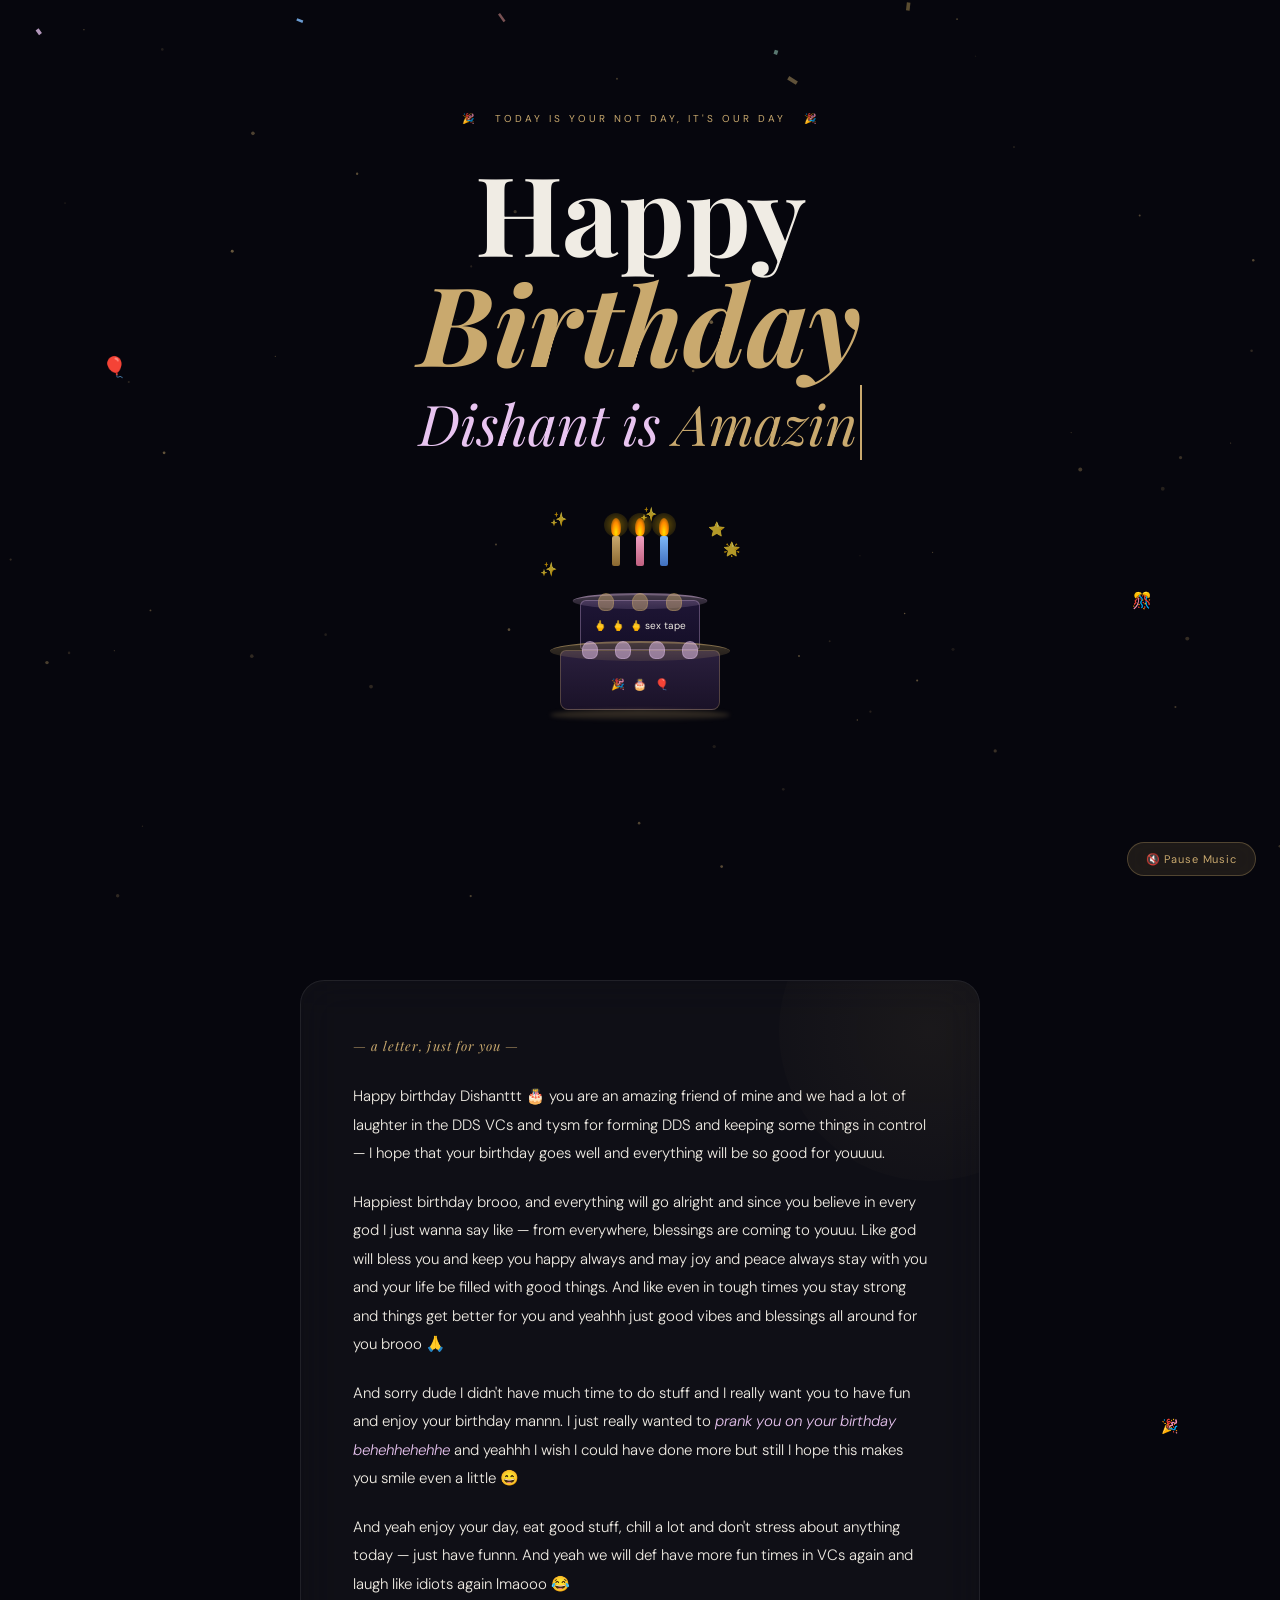
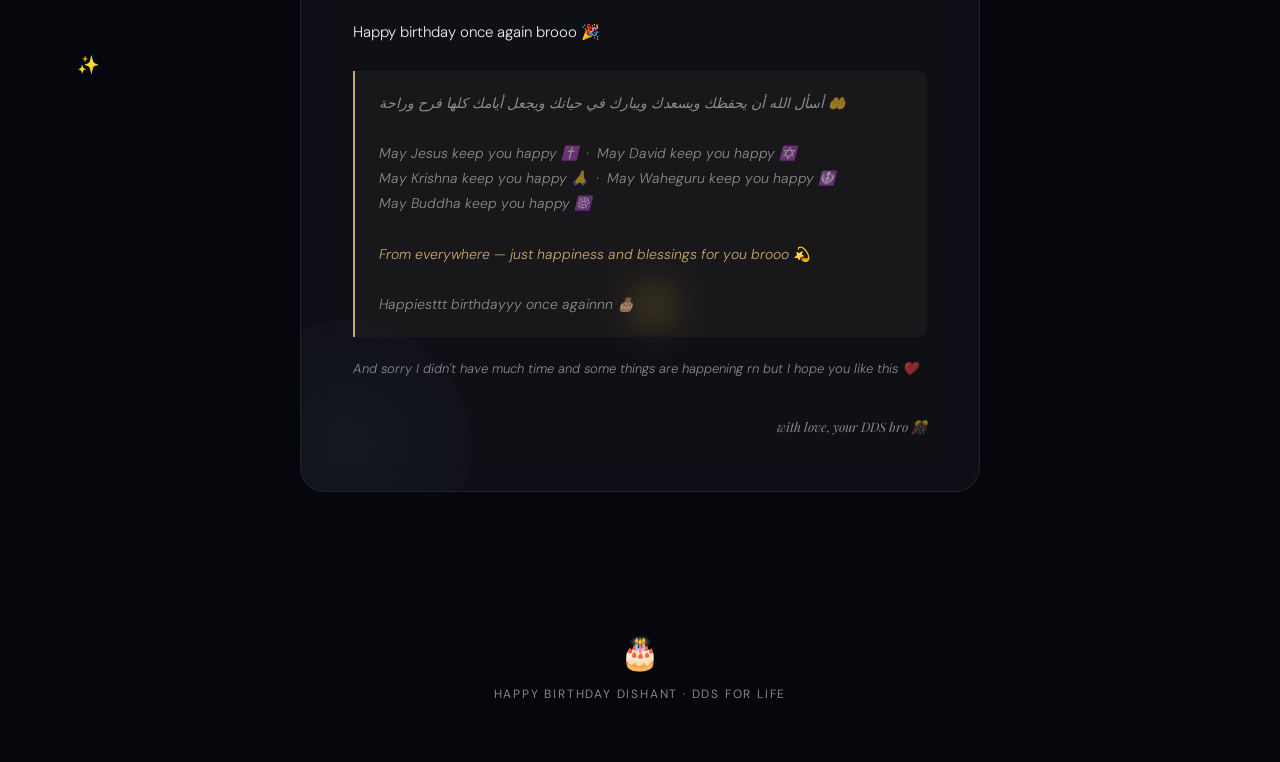
==== birthday.html @ 9655ef5a "nigg" ====
<!DOCTYPE html>
<html lang="en">
<head>
  <meta charset="UTF-8" />
  <meta name="viewport" content="width=device-width, initial-scale=1.0" />
  <title>Happy Birthday Dishant 🎂</title>
  <link rel="stylesheet" href="birthday.css" />
  <link rel="icon" href="data:image/svg+xml,<svg xmlns='http://www.w3.org/2000/svg' viewBox='0 0 100 100'><text y='.9em' font-size='90'>🎂</text></svg>" />
</head>
<body>

<canvas id="bg-canvas"></canvas>

<div class="page">

  <!-- Music Control -->
  <div style="position:fixed;bottom:24px;right:24px;z-index:100;">
    <button id="musicBtn" style="
      background: rgba(201,169,110,0.12);
      border: 1px solid rgba(201,169,110,0.3);
      color: #c9a96e;
      font-family: 'DM Sans', sans-serif;
      font-size: 11px;
      letter-spacing: 0.08em;
      padding: 9px 18px;
      border-radius: 100px;
      cursor: pointer;
      backdrop-filter: blur(12px);
      transition: all 0.3s ease;
    ">🎵 Play Music</button>
  </div>

  <!-- ── HERO ── -->
  <section class="bday-hero">
    <p class="bday-date" id="bdayDate">🎉 &nbsp; Today is your not day, it's our day &nbsp; 🎉</p>

    <h1>
      Happy<br>
      <em>Birthday</em>
    </h1>
    <p class="bday-name">Dishant is <span id="typeword" style="color:#c9a96e;border-right:2px solid #c9a96e;padding-right:3px;"></span></p>

    <!-- Cake Scene -->
    <div class="cake-scene">

      <!-- Stars -->
      <span class="star" style="top:10px;left:10px;--dur:3.2s;--delay:0s;">✨</span>
      <span class="star" style="top:20px;right:15px;--dur:2.8s;--delay:0.5s;">⭐</span>
      <span class="star" style="top:60px;left:0px;--dur:3.5s;--delay:1s;">✨</span>
      <span class="star" style="top:40px;right:0px;--dur:3s;--delay:0.2s;">🌟</span>
      <span class="star" style="top:5px;left:50%;--dur:2.5s;--delay:0.8s;">✨</span>

      <!-- Candles on top -->
      <div class="candles" style="top:18px;">
        <div class="candle">
          <div class="candle-glow"></div>
          <div class="candle-flame"></div>
          <div class="candle-body gold"></div>
        </div>
        <div class="candle">
          <div class="candle-glow"></div>
          <div class="candle-flame"></div>
          <div class="candle-body pink"></div>
        </div>
        <div class="candle">
          <div class="candle-glow"></div>
          <div class="candle-flame"></div>
          <div class="candle-body blue"></div>
        </div>
      </div>

      <!-- Cake tiers -->
      <div class="cake-base">
        <!-- Tier 2 (top) -->
        <div class="cake-tier-2" style="position:relative;">
          <div class="cake-frosting" style="position:absolute;top:-8px;width:100%;display:flex;justify-content:space-around;padding:0 8px;">
            <div class="frosting-blob" style="background:rgba(201,169,110,0.45);border-color:rgba(201,169,110,0.3);"></div>
            <div class="frosting-blob" style="background:rgba(201,169,110,0.45);border-color:rgba(201,169,110,0.3);"></div>
            <div class="frosting-blob" style="background:rgba(201,169,110,0.45);border-color:rgba(201,169,110,0.3);"></div>
          </div>
          <!-- Decorations -->
          <div style="display:flex;justify-content:center;align-items:center;height:100%;gap:6px;font-size:10px;">
            <span>🖕</span><span>🖕</span><span>🖕 sex tape</span>
          </div>
        </div>
        <!-- Tier 1 (bottom) -->
        <div class="cake-tier-1" style="position:relative;">
          <div class="cake-frosting" style="position:absolute;top:-10px;width:100%;display:flex;justify-content:space-around;padding:0 12px;">
            <div class="frosting-blob"></div>
            <div class="frosting-blob"></div>
            <div class="frosting-blob"></div>
            <div class="frosting-blob"></div>
          </div>
          <!-- Decorations -->
          <div style="display:flex;justify-content:center;align-items:center;height:100%;gap:8px;font-size:11px;padding-top:8px;">
            <span>🎉</span><span>🎂</span><span>🎈</span>
          </div>
        </div>
        <!-- Plate -->
        <div style="width:180px;height:10px;background:linear-gradient(180deg,rgba(201,169,110,0.3),rgba(201,169,110,0.1));border-radius:50%;margin:0 auto;filter:blur(2px);"></div>
      </div>
    </div>

    <!-- Floating emojis -->
    <div style="position:absolute;inset:0;pointer-events:none;overflow:hidden;">
      <span style="position:absolute;font-size:20px;top:15%;left:8%;animation:starFloat 4s ease-in-out infinite;--delay:0s;">🎈</span>
      <span style="position:absolute;font-size:16px;top:25%;right:10%;animation:starFloat 3.5s ease-in-out infinite;animation-delay:0.8s;">🎊</span>
      <span style="position:absolute;font-size:18px;top:70%;left:6%;animation:starFloat 5s ease-in-out infinite;animation-delay:1.2s;">✨</span>
      <span style="position:absolute;font-size:14px;top:60%;right:8%;animation:starFloat 3.8s ease-in-out infinite;animation-delay:0.4s;">🎉</span>
      <span style="position:absolute;font-size:22px;top:80%;left:50%;animation:starFloat 4.5s ease-in-out infinite;animation-delay:2s;">🌟</span>
    </div>

  </section>

  <!-- ── LETTER SECTION ── -->
  <section class="letter-section">
    <div class="letter-card" id="letterCard">
      <p class="letter-header">— a letter, just for you —</p>

      <div class="letter-body">
        <p>
          Happy birthday Dishanttt 🎂 you are an amazing friend of mine and we had a lot of laughter in the DDS VCs and tysm for forming DDS and keeping some things in control — I hope that your birthday goes well and everything will be so good for youuuu.
        </p>
        <p>
          Happiest birthday brooo, and everything will go alright and since you believe in every god I just wanna say like — from everywhere, blessings are coming to youuu. Like god will bless you and keep you happy always and may joy and peace always stay with you and your life be filled with good things. And like even in tough times you stay strong and things get better for you and yeahhh just good vibes and blessings all around for you brooo 🙏
        </p>
        <p>
          And sorry dude I didn't have much time to do stuff and I really want you to have fun and enjoy your birthday mannn. I just really wanted to <span class="letter-highlight">prank you on your birthday behehhehehhe</span> and yeahhh I wish I could have done more but still I hope this makes you smile even a little 😄
        </p>
        <p>
          And yeah enjoy your day, eat good stuff, chill a lot and don't stress about anything today — just have funnn. And yeah we will def have more fun times in VCs again and laugh like idiots again lmaooo 😂
        </p>
        <p>
          Happy birthday once again brooo 🎉
        </p>

        <div class="letter-bless">
          أسأل الله أن يحفظك ويسعدك ويبارك في حياتك ويجعل أيامك كلها فرح وراحة 🤲<br><br>
          May Jesus keep you happy ✝️ &nbsp;·&nbsp; May David keep you happy ✡️<br>
          May Krishna keep you happy 🙏 &nbsp;·&nbsp; May Waheguru keep you happy 🪯<br>
          May Buddha keep you happy ☸️<br><br>
          <span style="color:var(--accent);">From everywhere — just happiness and blessings for you brooo 💫</span><br><br>
          Happiesttt birthdayyy once againnn 🎂
        </div>

        <p style="margin-top:20px;font-size:13px;color:var(--text-muted);font-style:italic;">
          And sorry I didn't have much time and some things are happening rn but I hope you like this ❤️
        </p>
      </div>

      <p class="letter-sign">with love, your DDS bro 🎊</p>
    </div>
  </section>

  <!-- Footer -->
  <footer class="bday-footer">
    <div class="footer-emoji">🎂</div>
    <p class="footer-text" style="letter-spacing:0.15em;">HAPPY BIRTHDAY DISHANT · DDS FOR LIFE</p>
  </footer>

</div>

<script src="birthday.js"></script>
</body>
</html>
---- birthday.css ----
@import url('https://fonts.googleapis.com/css2?family=Playfair+Display:ital,wght@0,400;0,700;1,400&family=DM+Sans:wght@300;400;500&display=swap');

*, *::before, *::after { box-sizing: border-box; margin: 0; padding: 0; }

:root {
  --bg: #06060d;
  --accent: #c9a96e;
  --accent2: #e8c4f0;
  --accent3: #7eb8f7;
  --text: #f0ece4;
  --text-muted: rgba(240,236,228,0.55);
  --glass: rgba(255,255,255,0.04);
  --glass-border: rgba(255,255,255,0.08);
}

html { scroll-behavior: smooth; }

body {
  background: var(--bg);
  color: var(--text);
  font-family: 'DM Sans', sans-serif;
  min-height: 100vh;
  overflow-x: hidden;
}

#bg-canvas {
  position: fixed;
  inset: 0;
  z-index: 0;
  pointer-events: none;
}

/* Page sex section nig */
.page {
  position: relative;
  z-index: 1;
}

.bday-hero {
  min-height: 100vh;
  display: flex;
  flex-direction: column;
  align-items: center;
  justify-content: center;
  text-align: center;
  padding: 60px 24px 80px;
}

.bday-date {
  font-size: 10px;
  letter-spacing: 0.3em;
  text-transform: uppercase;
  color: var(--accent);
  margin-bottom: 32px;
  opacity: 0;
  animation: riseIn 1s ease 0.3s forwards;
}

.bday-hero h1 {
  font-family: 'Playfair Display', serif;
  font-size: clamp(52px, 9vw, 110px);
  font-weight: 700;
  line-height: 1.0;
  margin-bottom: 8px;
  opacity: 0;
  animation: riseIn 1s ease 0.5s forwards;
}

.bday-hero h1 em {
  font-style: italic;
  color: var(--accent);
  display: block;
}

.bday-name {
  font-family: 'Playfair Display', serif;
  font-size: clamp(28px, 5vw, 56px);
  font-style: italic;
  color: var(--accent2);
  margin-bottom: 40px;
  opacity: 0;
  animation: riseIn 1s ease 0.7s forwards;
}

.cake-scene {
  position: relative;
  width: 200px;
  height: 220px;
  margin: 0 auto 48px;
  opacity: 0;
  animation: riseIn 1s ease 0.9s forwards;
}

.cake-base {
  position: absolute;
  bottom: 0;
  left: 50%;
  transform: translateX(-50%);
}

.cake-tier-1 {
  width: 160px;
  height: 60px;
  background: linear-gradient(180deg, #2a1f3d 0%, #1a1228 100%);
  border: 1px solid rgba(201,169,110,0.3);
  border-radius: 6px 6px 8px 8px;
  position: relative;
  margin: 0 auto;
}

.cake-tier-1::before {
  content: '';
  position: absolute;
  top: -10px;
  left: 50%;
  transform: translateX(-50%);
  width: 180px;
  height: 20px;
  background: linear-gradient(180deg, #c9a96e44, #c9a96e22);
  border-radius: 50%;
  border-top: 2px solid rgba(201,169,110,0.5);
}

.cake-tier-2 {
  width: 120px;
  height: 50px;
  background: linear-gradient(180deg, #1e1535 0%, #150f28 100%);
  border: 1px solid rgba(232,196,240,0.3);
  border-radius: 6px 6px 4px 4px;
  margin: 0 auto;
  position: relative;
}

.cake-tier-2::before {
  content: '';
  position: absolute;
  top: -8px;
  left: 50%;
  transform: translateX(-50%);
  width: 135px;
  height: 16px;
  background: linear-gradient(180deg, #e8c4f044, #e8c4f022);
  border-radius: 50%;
  border-top: 2px solid rgba(232,196,240,0.4);
}

.cake-frosting {
  display: flex;
  justify-content: space-around;
  padding: 0 10px;
  position: absolute;
  width: 100%;
  top: -5px;
}

.frosting-blob {
  width: 16px;
  height: 18px;
  background: rgba(232,196,240,0.5);
  border-radius: 50% 50% 40% 40%;
  border: 1px solid rgba(232,196,240,0.3);
}

.candles {
  display: flex;
  justify-content: center;
  gap: 14px;
  position: absolute;
  top: 0;
  left: 50%;
  transform: translateX(-50%);
  width: 100px;
}

.candle {
  position: relative;
  display: flex;
  flex-direction: column;
  align-items: center;
}

.candle-body {
  width: 8px;
  height: 30px;
  border-radius: 2px;
  position: relative;
}

.candle-body.gold { background: linear-gradient(180deg, #c9a96e, #8a6830); }
.candle-body.pink { background: linear-gradient(180deg, #f0a0c0, #c06080); }
.candle-body.blue { background: linear-gradient(180deg, #7eb8f7, #4070c0); }

.candle-flame {
  width: 10px;
  height: 18px;
  background: radial-gradient(ellipse at 50% 80%, #ffe000 0%, #ff8800 50%, transparent 100%);
  border-radius: 50% 50% 40% 40%;
  position: relative;
  animation: flicker 0.15s ease-in-out infinite alternate;
  filter: blur(0.5px);
}

.candle-glow {
  position: absolute;
  top: -5px;
  left: 50%;
  transform: translateX(-50%);
  width: 24px;
  height: 24px;
  background: radial-gradient(circle, rgba(255,200,0,0.4), transparent);
  border-radius: 50%;
  animation: glowPulse 0.8s ease infinite alternate;
}

.star {
  position: absolute;
  font-size: 14px;
  animation: starFloat var(--dur, 3s) ease-in-out infinite;
  animation-delay: var(--delay, 0s);
  opacity: 0.7;
}

/* ── LETTER SECTION ── */
.letter-section {
  padding: 80px 24px 100px;
  display: flex;
  justify-content: center;
}

.letter-card {
  max-width: 680px;
  width: 100%;
  background: var(--glass);
  border: 1px solid var(--glass-border);
  border-radius: 24px;
  padding: 56px 52px;
  backdrop-filter: blur(20px);
  position: relative;
  overflow: hidden;
  opacity: 0;
  transform: translateY(40px);
  transition: opacity 0.8s ease, transform 0.8s ease;
}

.letter-card.visible {
  opacity: 1;
  transform: translateY(0);
}

.letter-card::before {
  content: '';
  position: absolute;
  top: -100px; right: -100px;
  width: 300px; height: 300px;
  background: radial-gradient(circle, rgba(201,169,110,0.06), transparent);
  border-radius: 50%;
  pointer-events: none;
}

.letter-card::after {
  content: '';
  position: absolute;
  bottom: -80px; left: -80px;
  width: 250px; height: 250px;
  background: radial-gradient(circle, rgba(126,184,247,0.05), transparent);
  border-radius: 50%;
  pointer-events: none;
}

.letter-header {
  font-family: 'Playfair Display', serif;
  font-style: italic;
  font-size: 13px;
  color: var(--accent);
  letter-spacing: 0.08em;
  margin-bottom: 28px;
}

.letter-body {
  font-size: 15px;
  line-height: 1.9;
  color: var(--text);
  font-weight: 300;
}

.letter-body p + p { margin-top: 20px; }

.letter-highlight {
  color: var(--accent2);
  font-style: italic;
}

.letter-bless {
  margin-top: 24px;
  padding: 20px 24px;
  background: rgba(201,169,110,0.05);
  border-left: 2px solid var(--accent);
  border-radius: 0 8px 8px 0;
  font-style: italic;
  font-size: 14px;
  line-height: 1.8;
  color: var(--text-muted);
}

.letter-sign {
  margin-top: 36px;
  font-family: 'Playfair Display', serif;
  font-style: italic;
  font-size: 13px;
  color: var(--text-muted);
  text-align: right;
}

.bday-footer {
  padding: 40px 24px 60px;
  text-align: center;
}

.footer-emoji {
  font-size: 32px;
  margin-bottom: 12px;
  animation: float 3s ease infinite;
}

.footer-text {
  font-size: 12px;
  color: var(--text-muted);
  letter-spacing: 0.08em;
}

@keyframes riseIn {
  from { opacity: 0; transform: translateY(30px); }
  to { opacity: 1; transform: translateY(0); }
}

@keyframes flicker {
  0% { transform: scaleX(1) scaleY(1); }
  100% { transform: scaleX(0.85) scaleY(1.1) rotate(3deg); }
}

@keyframes glowPulse {
  from { opacity: 0.5; transform: translateX(-50%) scale(0.9); }
  to { opacity: 1; transform: translateX(-50%) scale(1.1); }
}

@keyframes starFloat {
  0%, 100% { transform: translateY(0) rotate(0deg); opacity: 0.7; }
  50% { transform: translateY(-15px) rotate(20deg); opacity: 1; }
}

@keyframes float {
  0%, 100% { transform: translateY(0); }
  50% { transform: translateY(-8px); }
}

@keyframes confettiFall {
  0% { transform: translateY(-20px) rotate(0deg); opacity: 1; }
  100% { transform: translateY(100vh) rotate(720deg); opacity: 0; }
}

@media (max-width: 600px) {
  .letter-card { padding: 32px 24px; }
}
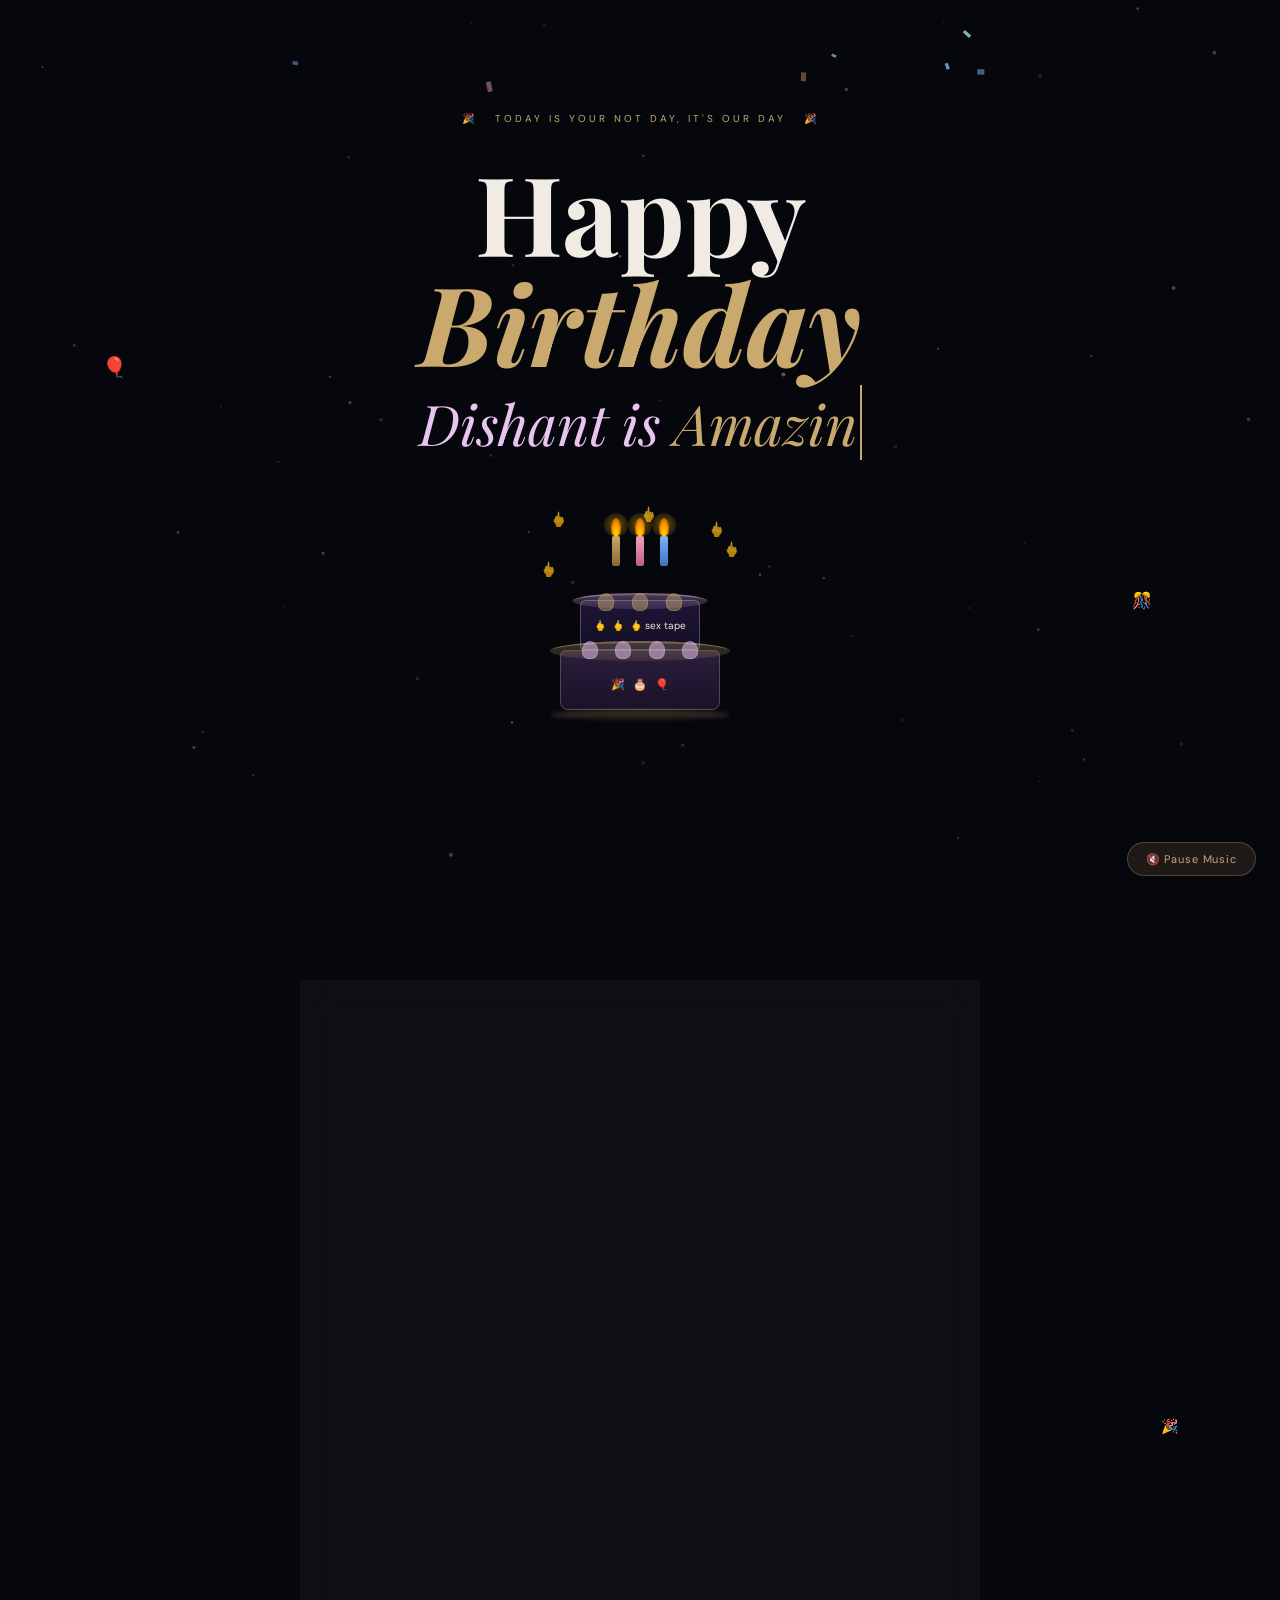
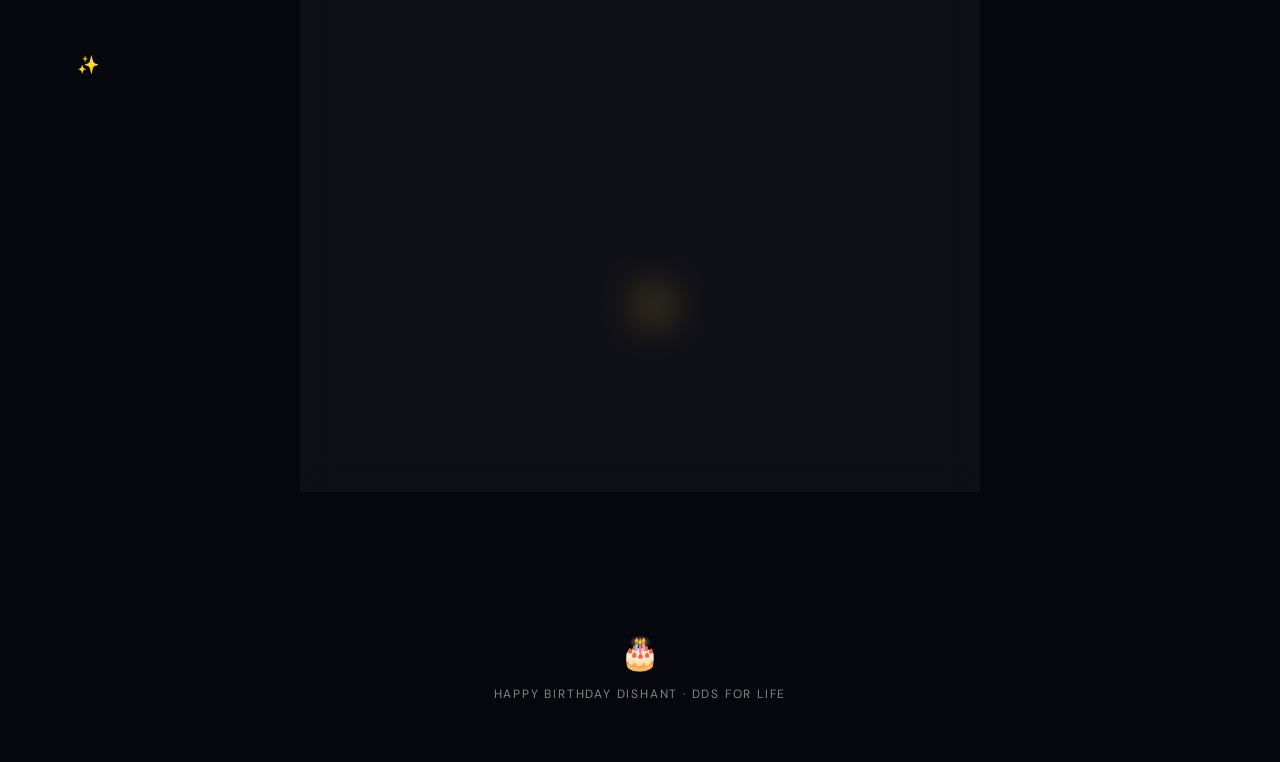
==== commit 264c319e: "wow" ====
--- a/birthday.html
+++ b/birthday.html
@@ -38,17 +38,17 @@
       Happy<br>
       <em>Birthday</em>
     </h1>
-    <p class="bday-name">Dishant is <span id="typeword" style="color:#c9a96e;border-right:2px solid #c9a96e;padding-right:3px;"></span></p>
+    <p class="bday-name">Dishant is <span id="typeword" style="color:#c9a96e;border-right:2px solid #c9a96e;padding-right:3px;"> nigger </span></p>
 
     <!-- Cake Scene -->
     <div class="cake-scene">
 
       <!-- Stars -->
-      <span class="star" style="top:10px;left:10px;--dur:3.2s;--delay:0s;">✨</span>
-      <span class="star" style="top:20px;right:15px;--dur:2.8s;--delay:0.5s;">⭐</span>
-      <span class="star" style="top:60px;left:0px;--dur:3.5s;--delay:1s;">✨</span>
-      <span class="star" style="top:40px;right:0px;--dur:3s;--delay:0.2s;">🌟</span>
-      <span class="star" style="top:5px;left:50%;--dur:2.5s;--delay:0.8s;">✨</span>
+      <span class="star" style="top:10px;left:10px;--dur:3.2s;--delay:0s;">🖕</span>
+      <span class="star" style="top:20px;right:15px;--dur:2.8s;--delay:0.5s;">🖕</span>
+      <span class="star" style="top:60px;left:0px;--dur:3.5s;--delay:1s;">🖕</span>
+      <span class="star" style="top:40px;right:0px;--dur:3s;--delay:0.2s;">🖕</span>
+      <span class="star" style="top:5px;left:50%;--dur:2.5s;--delay:0.8s;">🖕</span>
 
       <!-- Candles on top -->
       <div class="candles" style="top:18px;">
@@ -148,7 +148,7 @@
         </p>
       </div>
 
-      <p class="letter-sign">with love, your DDS bro 🎊</p>
+      <p class="letter-sign">with love, yours DDS nigger gc 🎊</p>
     </div>
   </section>
 
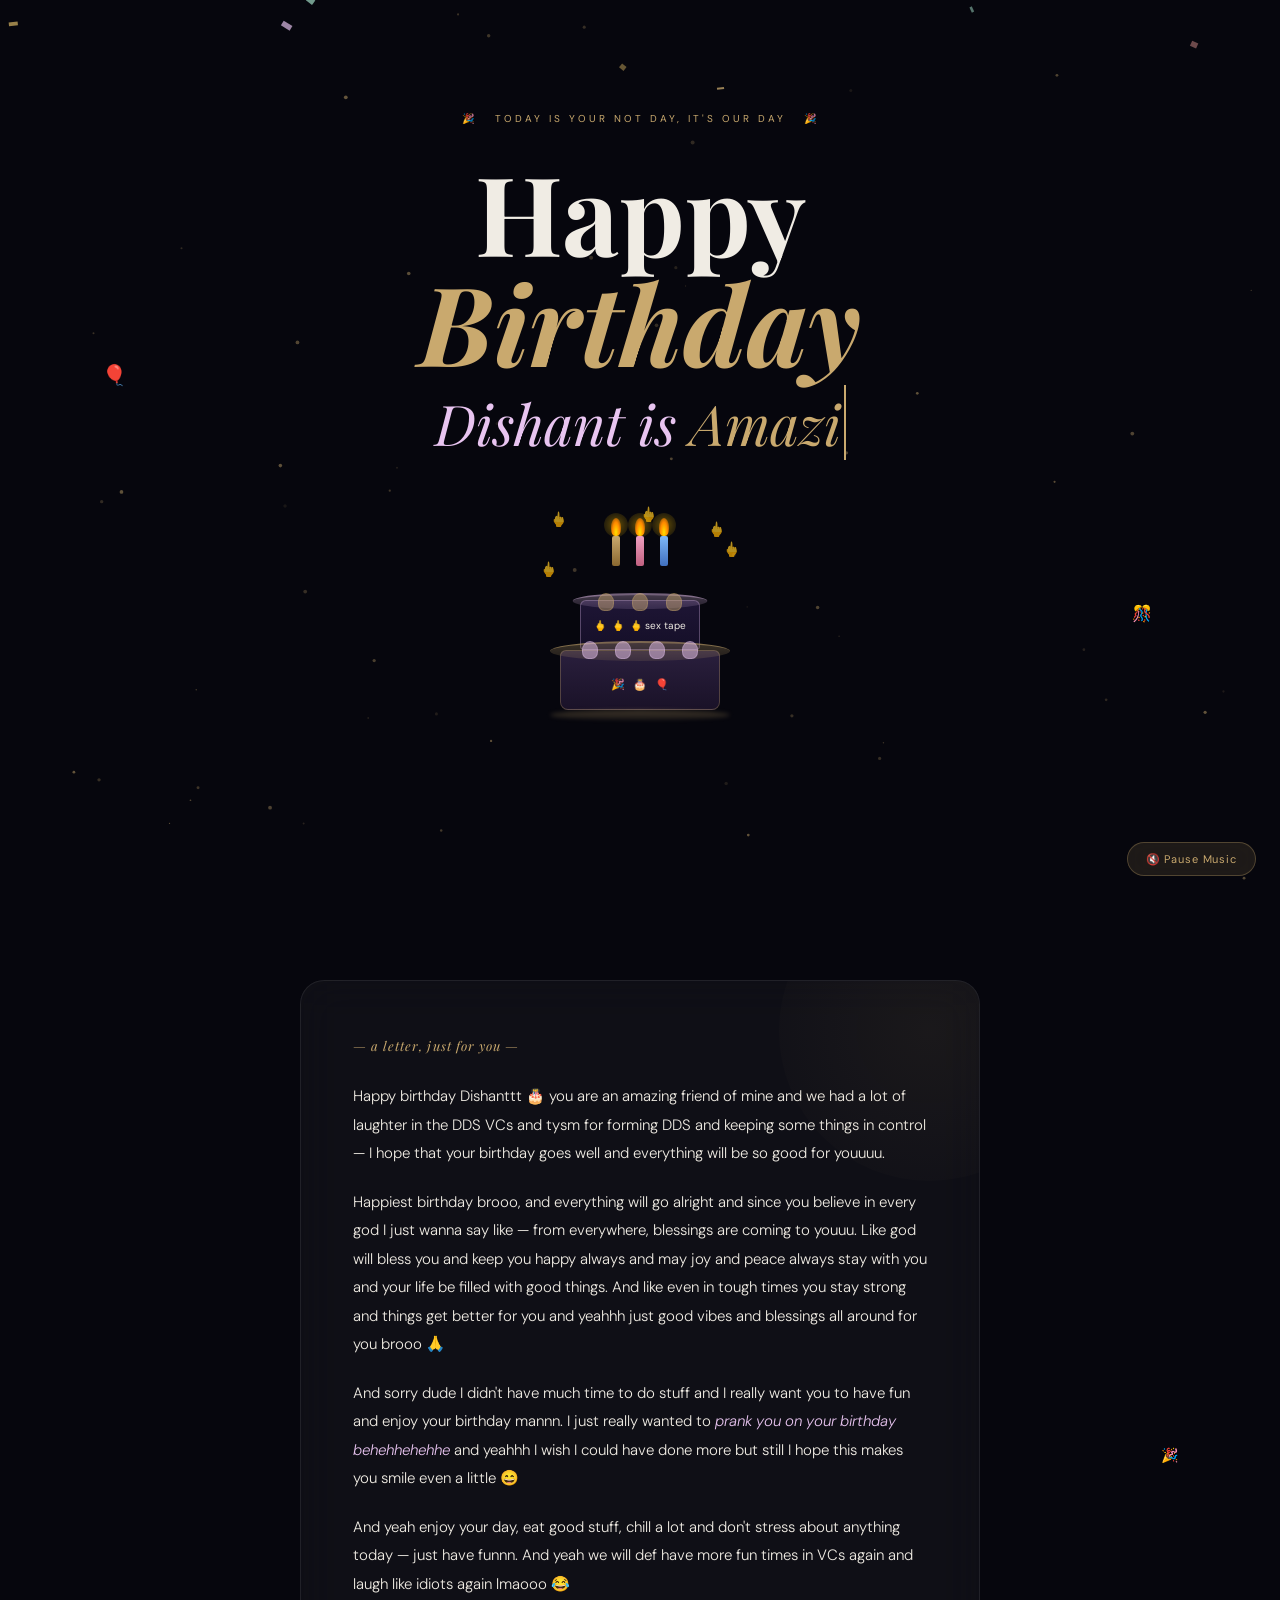
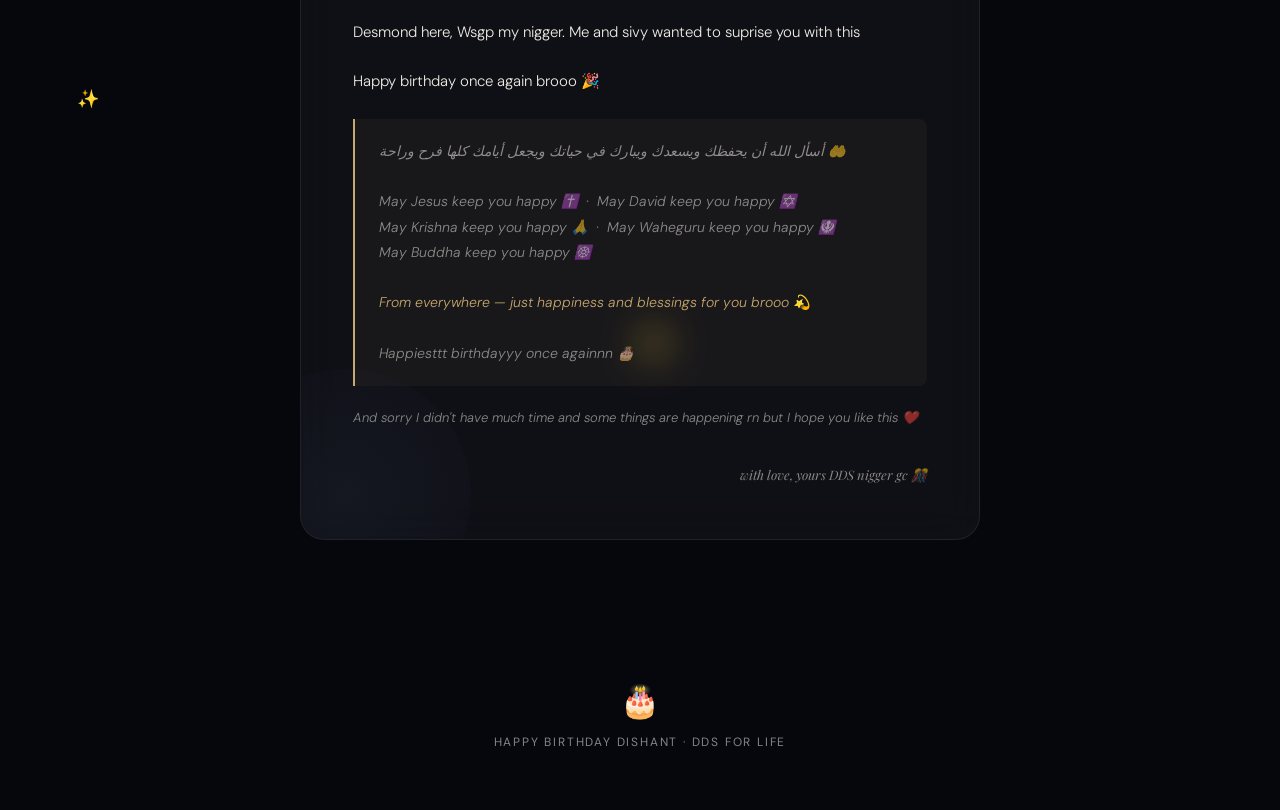
==== commit d84a1760: "hello" ====
--- a/birthday.html
+++ b/birthday.html
@@ -130,6 +130,7 @@
         <p>
           And yeah enjoy your day, eat good stuff, chill a lot and don't stress about anything today — just have funnn. And yeah we will def have more fun times in VCs again and laugh like idiots again lmaooo 😂
         </p>
+        <p> Desmond here, Wsgp my nigger. Me and sivy wanted to suprise you with this</p>
         <p>
           Happy birthday once again brooo 🎉
         </p>
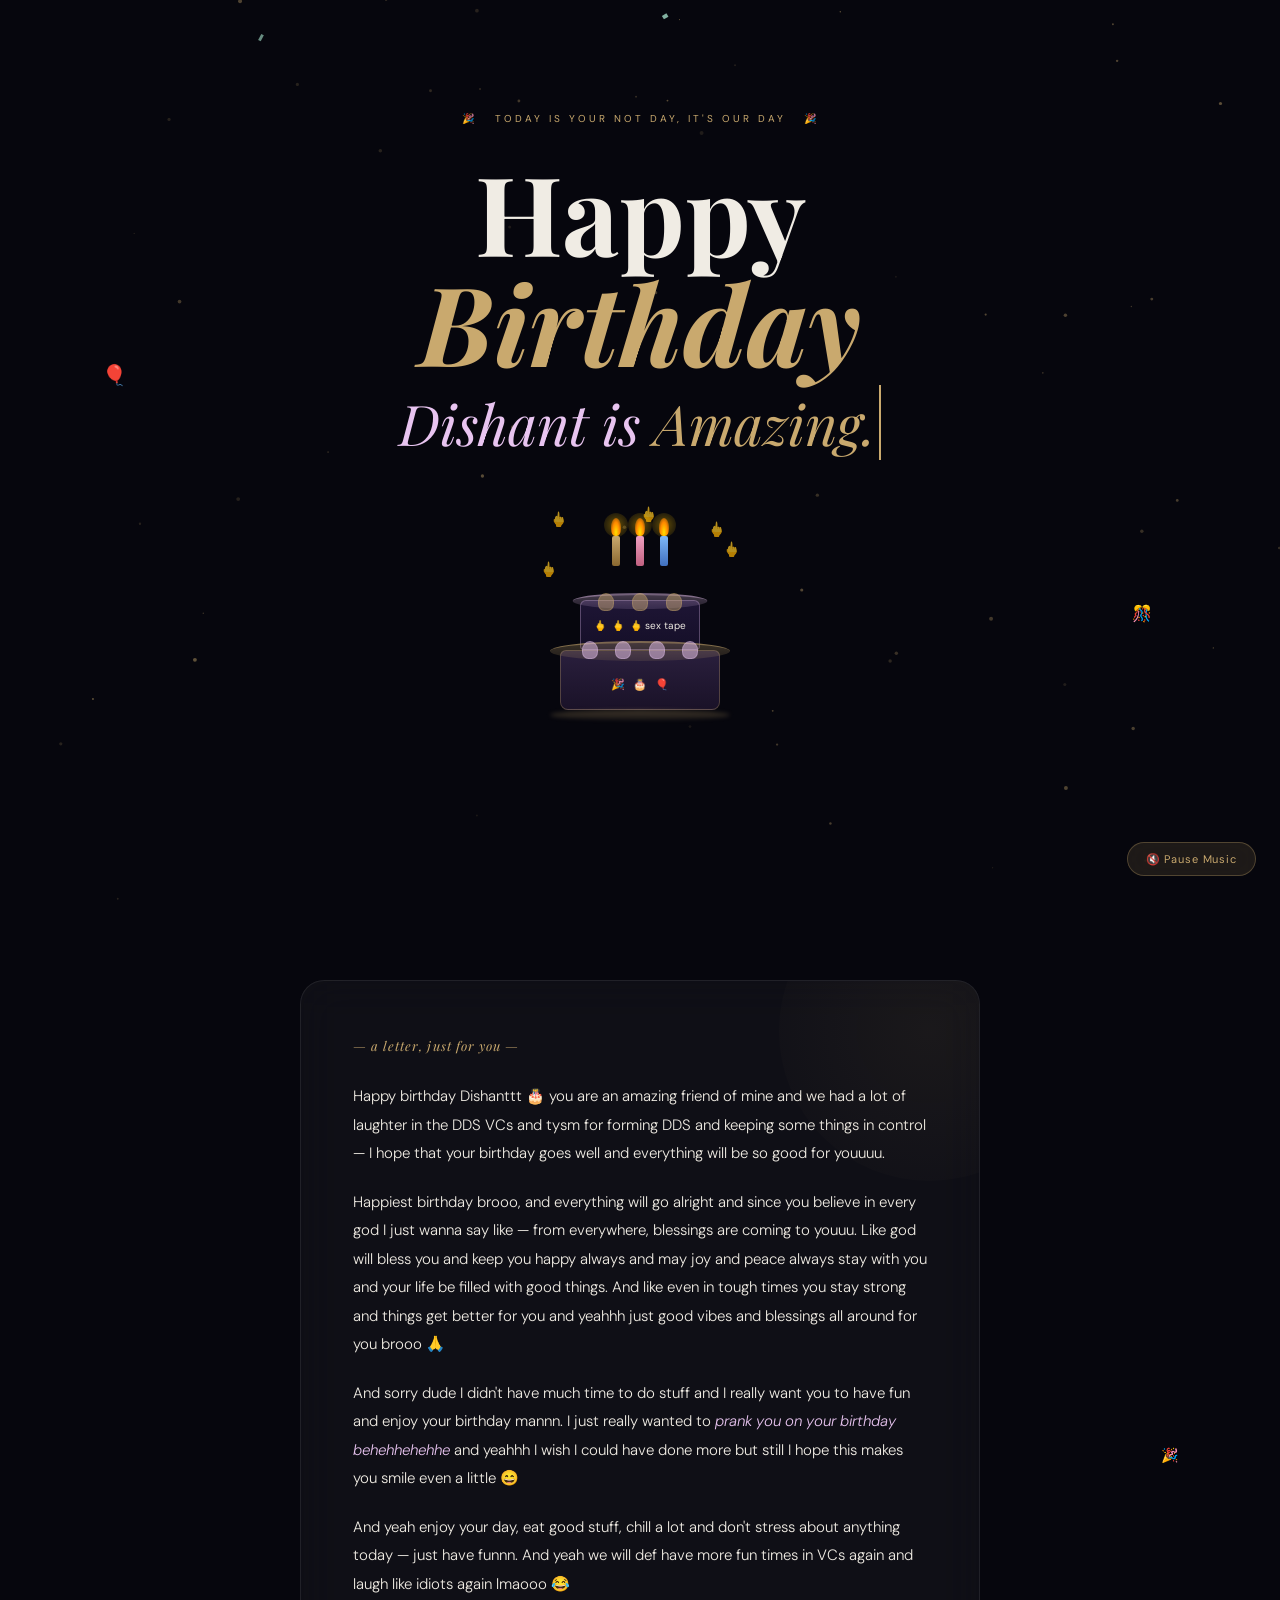
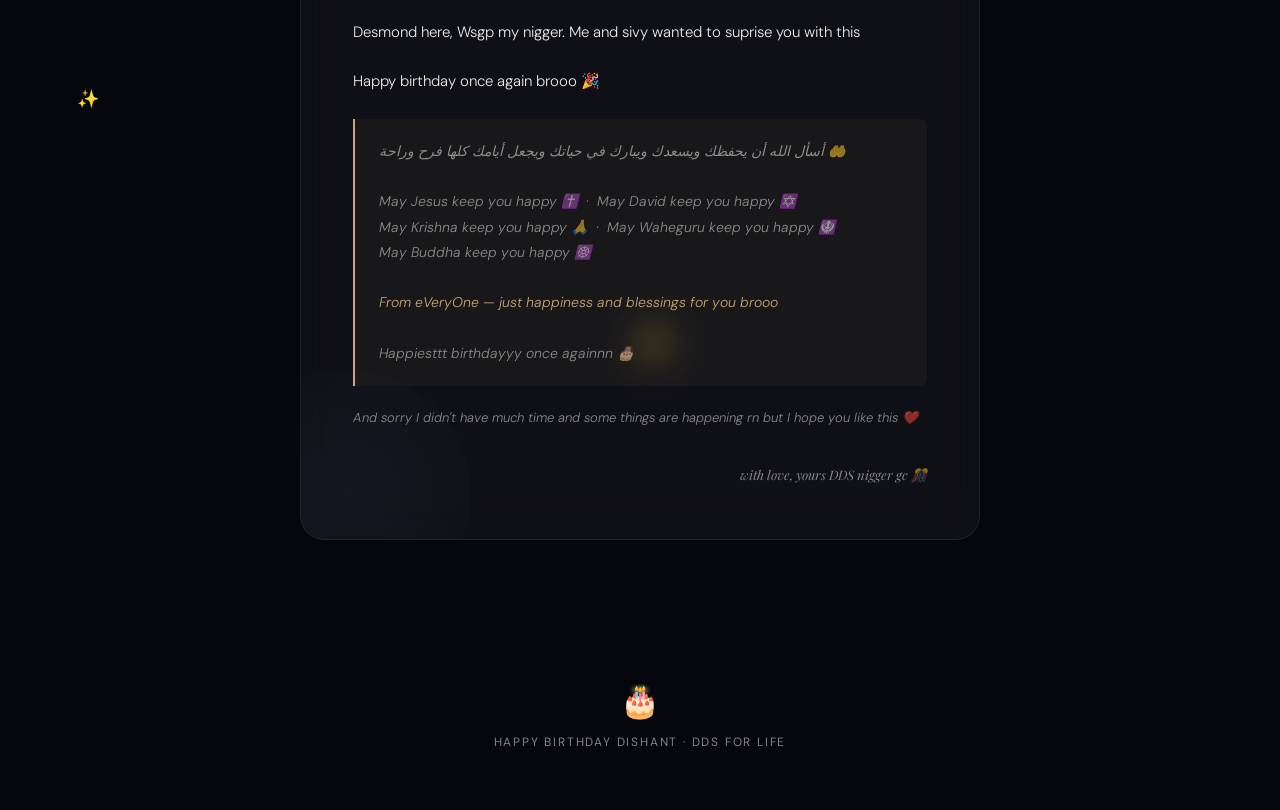
==== commit 4f84d53a: "dwadaw" ====
--- a/birthday.html
+++ b/birthday.html
@@ -140,7 +140,7 @@
           May Jesus keep you happy ✝️ &nbsp;·&nbsp; May David keep you happy ✡️<br>
           May Krishna keep you happy 🙏 &nbsp;·&nbsp; May Waheguru keep you happy 🪯<br>
           May Buddha keep you happy ☸️<br><br>
-          <span style="color:var(--accent);">From everywhere — just happiness and blessings for you brooo 💫</span><br><br>
+          <span style="color:var(--accent);">From eVeryOne — just happiness and blessings for you brooo </span><br><br>
           Happiesttt birthdayyy once againnn 🎂
         </div>
 
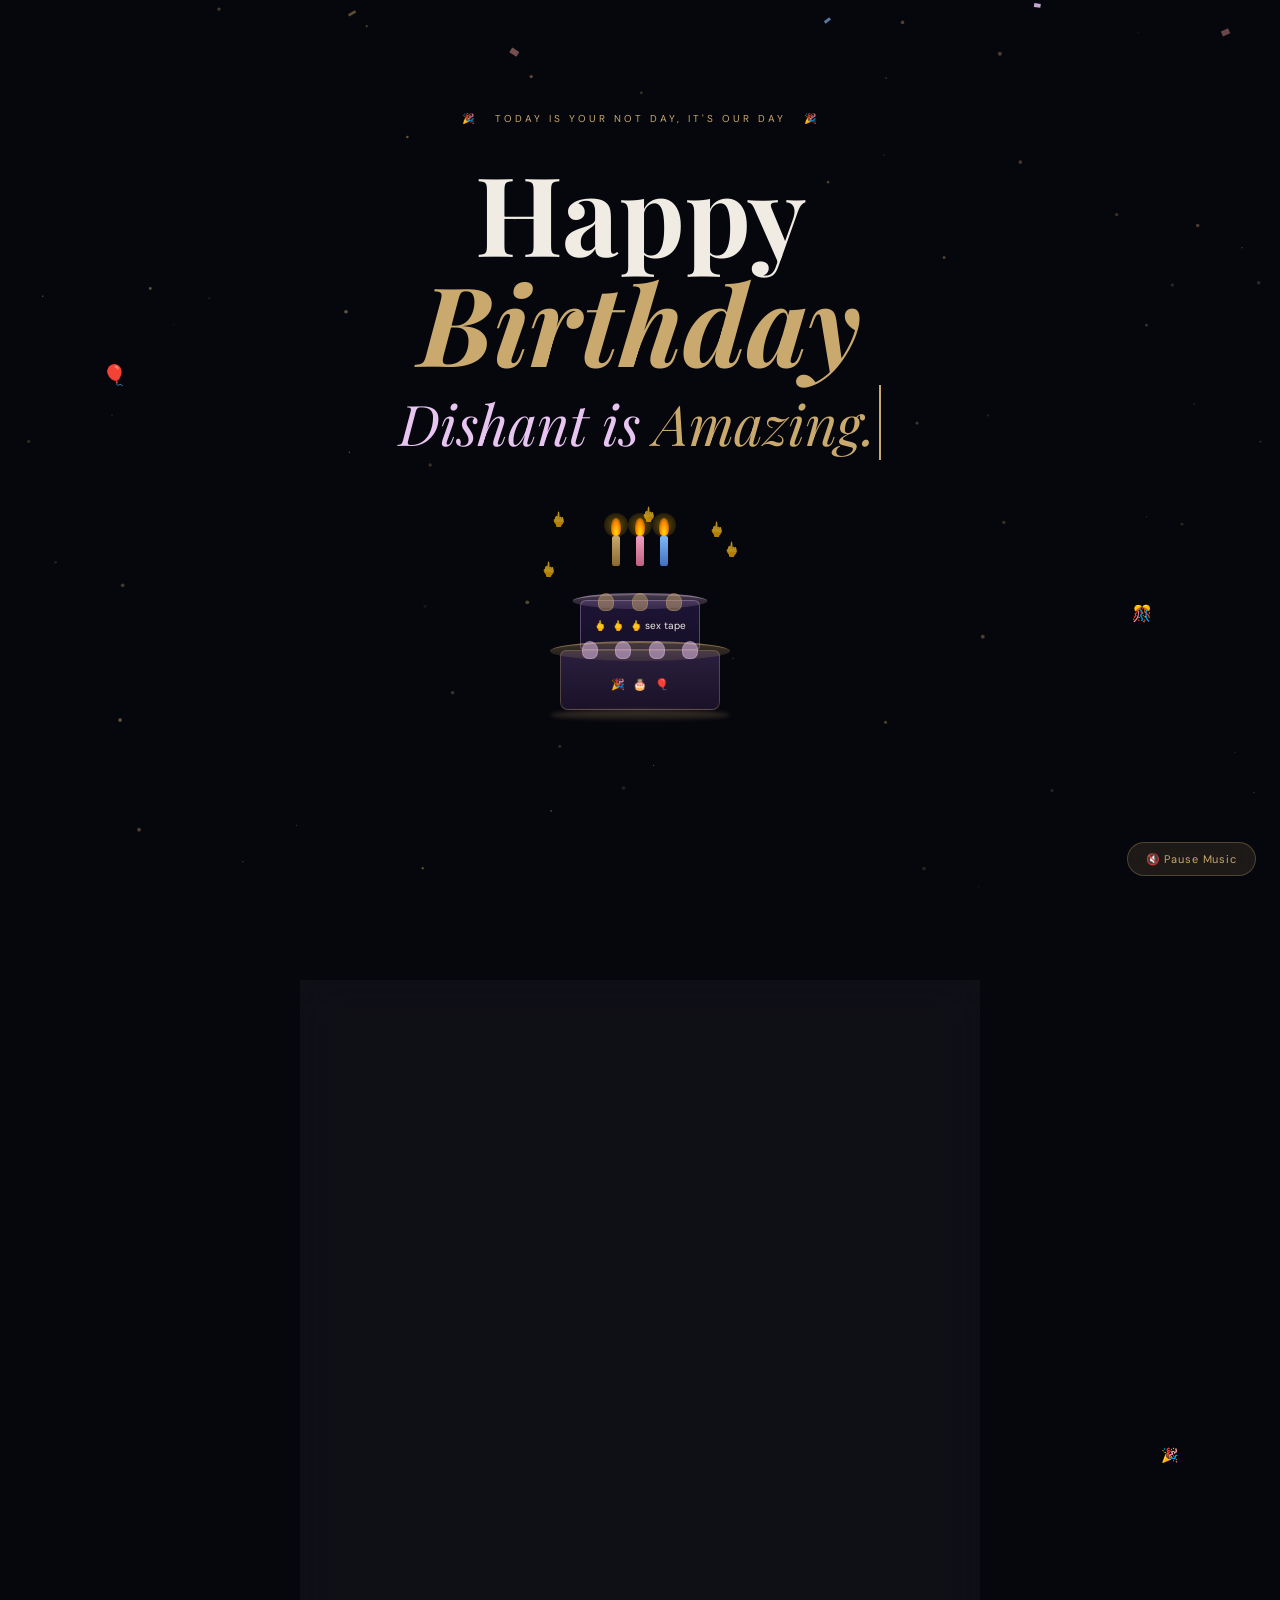
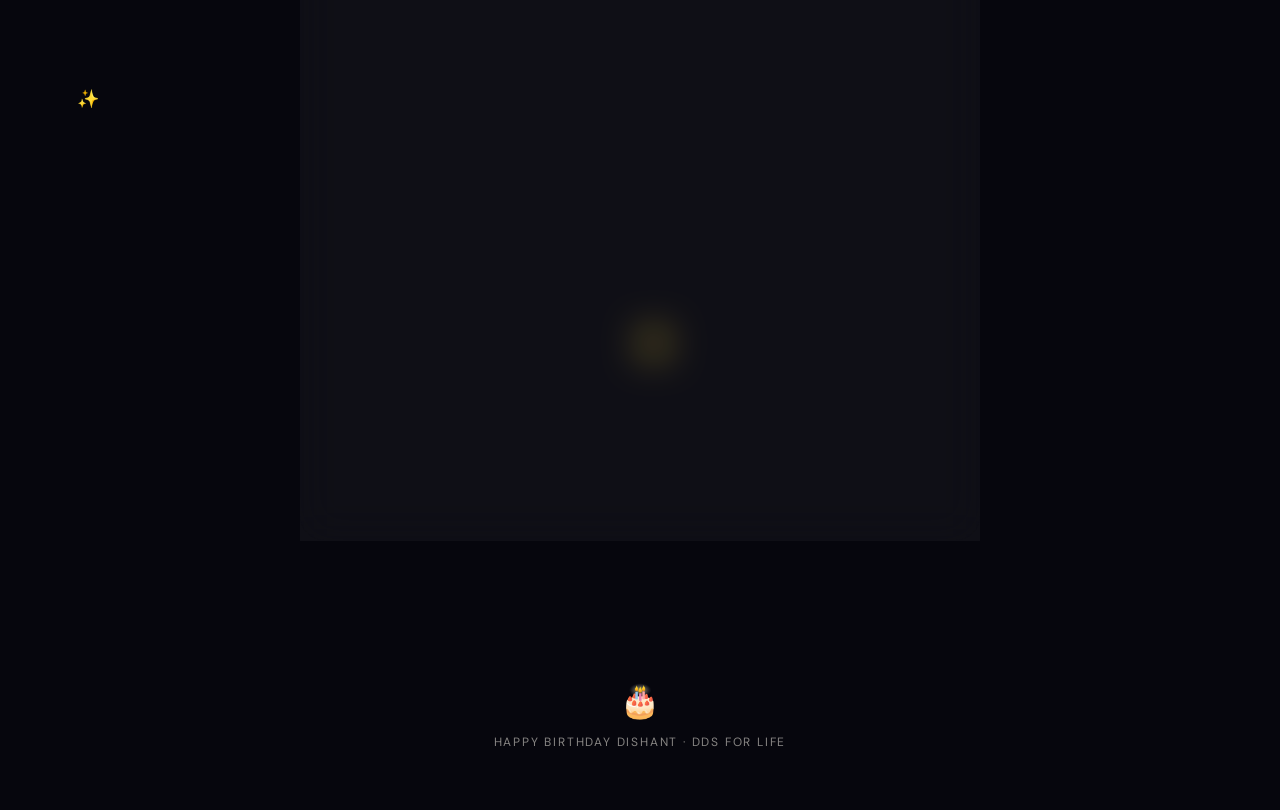
==== commit 71b39f3f: "w" ====
--- a/birthday.html
+++ b/birthday.html
@@ -115,20 +115,20 @@
   <!-- ── LETTER SECTION ── -->
   <section class="letter-section">
     <div class="letter-card" id="letterCard">
-      <p class="letter-header">— a letter, just for you —</p>
+      <p class="letter-header">  a letter, just for you  </p>
 
       <div class="letter-body">
         <p>
-          Happy birthday Dishanttt 🎂 you are an amazing friend of mine and we had a lot of laughter in the DDS VCs and tysm for forming DDS and keeping some things in control — I hope that your birthday goes well and everything will be so good for youuuu.
+          Happy birthday Dishanttt 🎂 you are an amazing friend of mine and we had a lot of laughter in the DDS VCs and tysm for forming DDS and keeping some things in control   I hope that your birthday goes well and everything will be so good for youuuu.
         </p>
         <p>
-          Happiest birthday brooo, and everything will go alright and since you believe in every god I just wanna say like — from everywhere, blessings are coming to youuu. Like god will bless you and keep you happy always and may joy and peace always stay with you and your life be filled with good things. And like even in tough times you stay strong and things get better for you and yeahhh just good vibes and blessings all around for you brooo 🙏
+          Happiest birthday brooo, and everything will go alright and since you believe in every god I just wanna say like from everywhere, blessings are coming to youuu. Like god will bless you and keep you happy always and may joy and peace always stay with you and your life be filled with good things. And like even in tough times you stay strong and things get better for you and yeahhh just good vibes and blessings all around for you brooo 🙏
         </p>
         <p>
           And sorry dude I didn't have much time to do stuff and I really want you to have fun and enjoy your birthday mannn. I just really wanted to <span class="letter-highlight">prank you on your birthday behehhehehhe</span> and yeahhh I wish I could have done more but still I hope this makes you smile even a little 😄
         </p>
         <p>
-          And yeah enjoy your day, eat good stuff, chill a lot and don't stress about anything today — just have funnn. And yeah we will def have more fun times in VCs again and laugh like idiots again lmaooo 😂
+          And yeah enjoy your day, eat good stuff, chill a lot and don't stress about anything today   just have funnn. And yeah we will def have more fun times in VCs again and laugh like idiots again lmaooo 😂
         </p>
         <p> Desmond here, Wsgp my nigger. Me and sivy wanted to suprise you with this</p>
         <p>
@@ -140,7 +140,7 @@
           May Jesus keep you happy ✝️ &nbsp;·&nbsp; May David keep you happy ✡️<br>
           May Krishna keep you happy 🙏 &nbsp;·&nbsp; May Waheguru keep you happy 🪯<br>
           May Buddha keep you happy ☸️<br><br>
-          <span style="color:var(--accent);">From eVeryOne — just happiness and blessings for you brooo </span><br><br>
+          <span style="color:var(--accent);">From eVeryOne   just happiness and blessings for you brooo </span><br><br>
           Happiesttt birthdayyy once againnn 🎂
         </div>
 
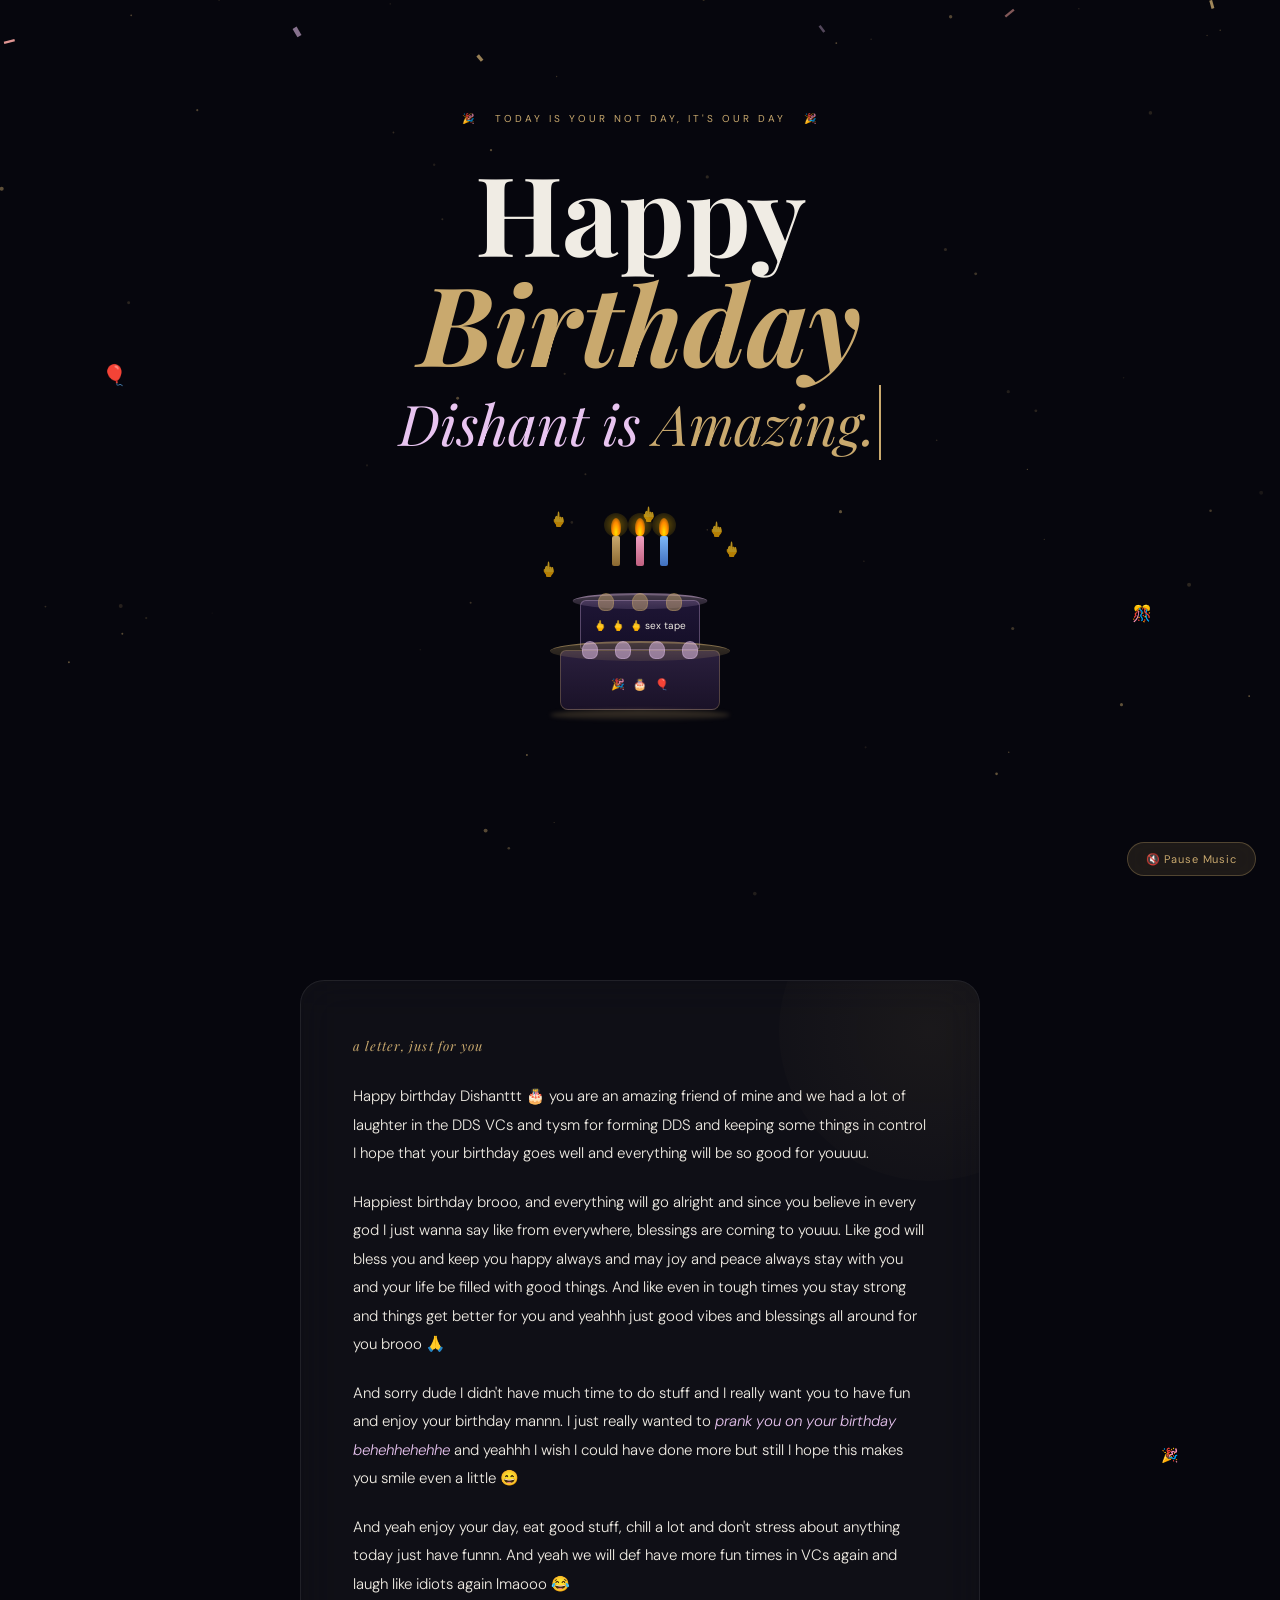
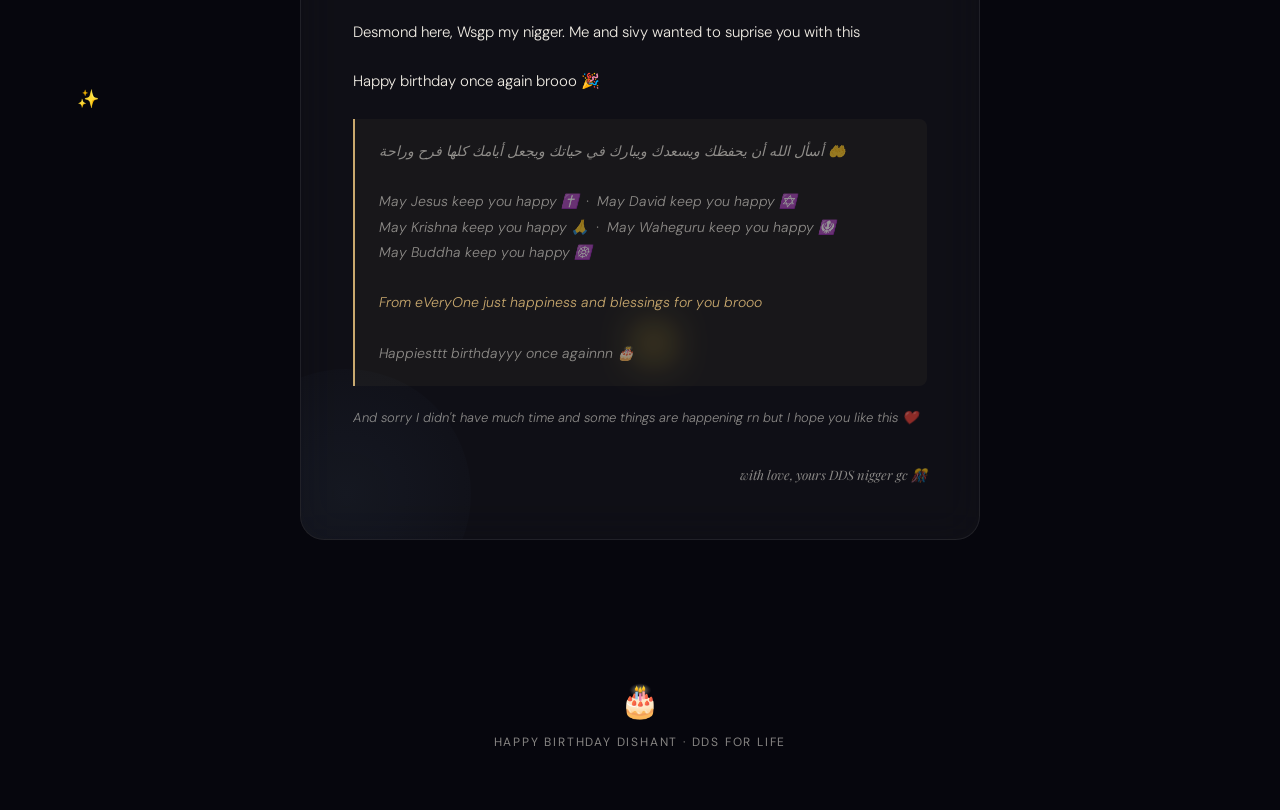
==== commit 7499174f: "ok" ====
--- a/birthday.html
+++ b/birthday.html
@@ -153,7 +153,6 @@
     </div>
   </section>
 
-  <!-- Footer -->
   <footer class="bday-footer">
     <div class="footer-emoji">🎂</div>
     <p class="footer-text" style="letter-spacing:0.15em;">HAPPY BIRTHDAY DISHANT · DDS FOR LIFE</p>
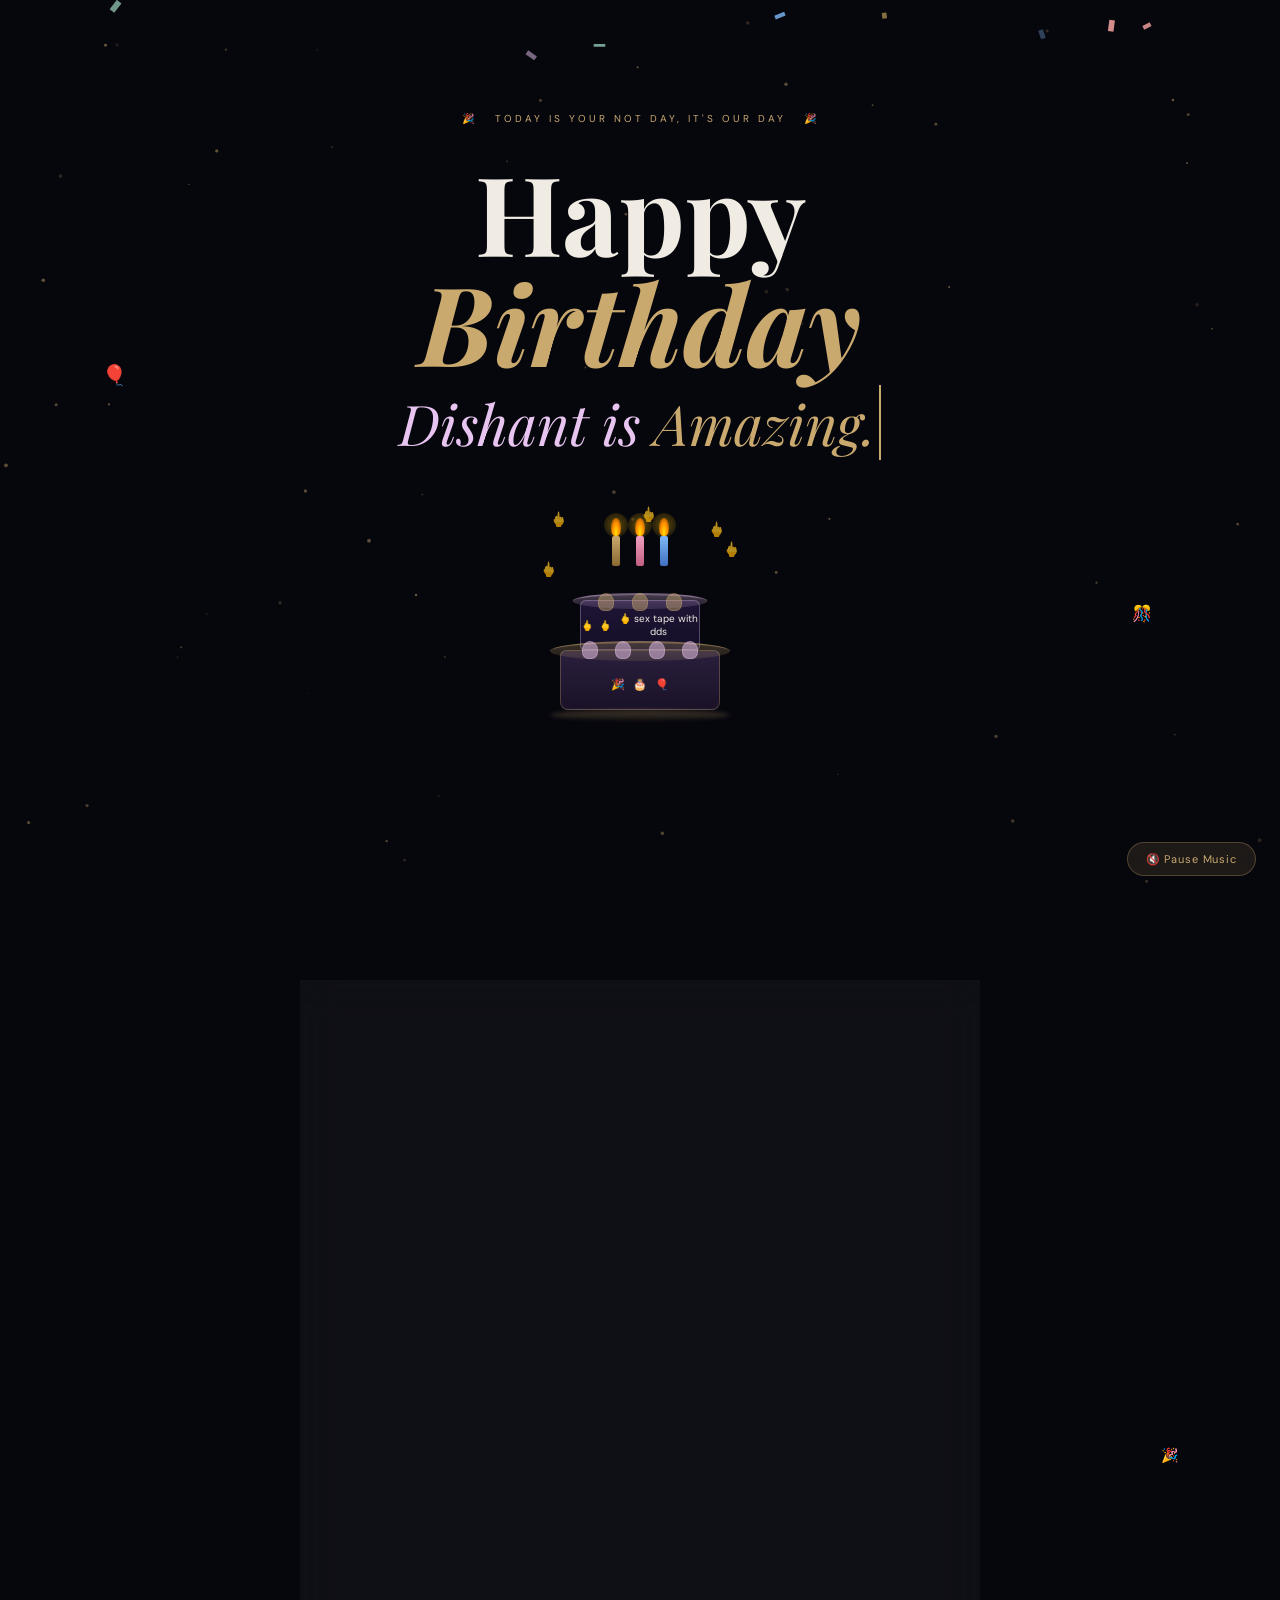
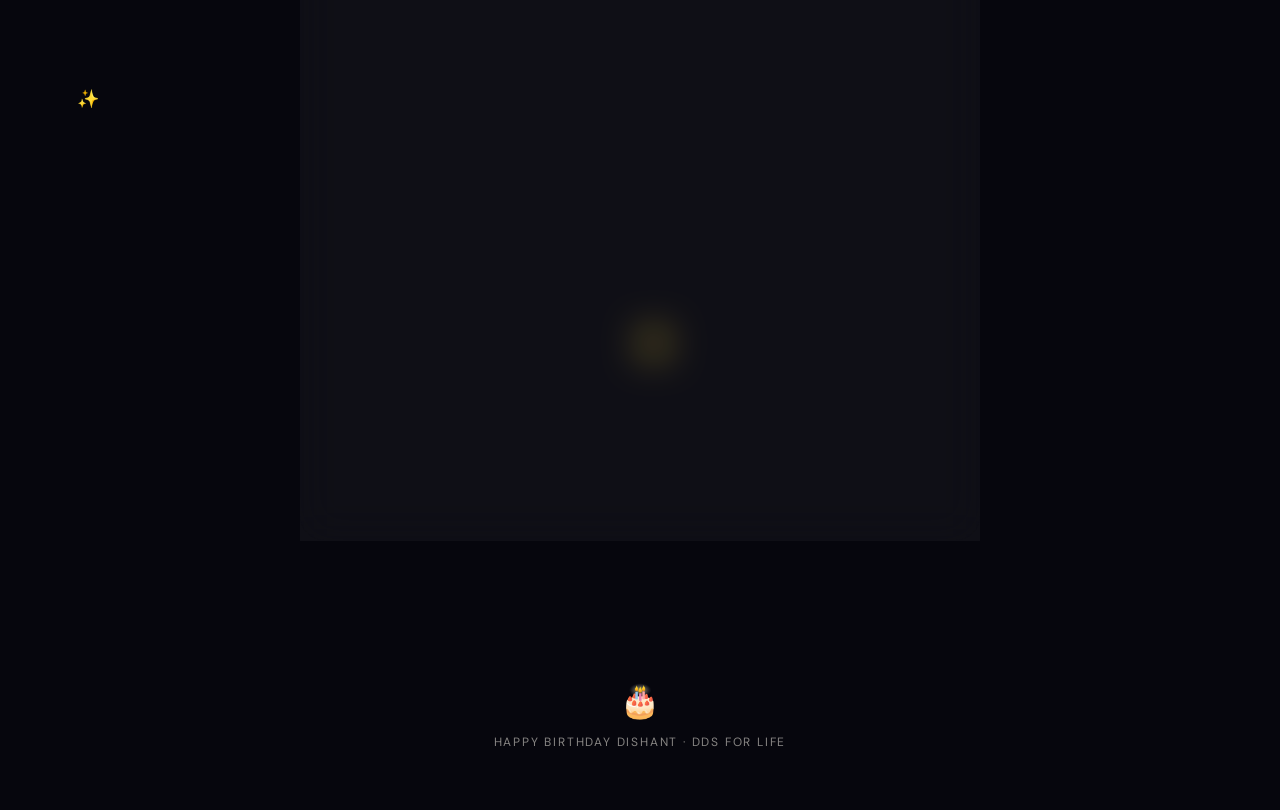
==== commit be5bdfab: "Aura" ====
--- a/birthday.html
+++ b/birthday.html
@@ -80,7 +80,7 @@
           </div>
           <!-- Decorations -->
           <div style="display:flex;justify-content:center;align-items:center;height:100%;gap:6px;font-size:10px;">
-            <span>🖕</span><span>🖕</span><span>🖕 sex tape</span>
+            <span>🖕</span><span>🖕</span><span>🖕 sex tape with dds</span>
           </div>
         </div>
         <!-- Tier 1 (bottom) -->
@@ -119,7 +119,7 @@
 
       <div class="letter-body">
         <p>
-          Happy birthday Dishanttt 🎂 you are an amazing friend of mine and we had a lot of laughter in the DDS VCs and tysm for forming DDS and keeping some things in control   I hope that your birthday goes well and everything will be so good for youuuu.
+          Happy birthday Dishanttt you are an amazing fraend of mine and we had a lot of laughter in the DDS VCs and tysm for forming DDS and keeping some things in control   I hope that your birthday goes well and everything will be so good for youuuu.
         </p>
         <p>
           Happiest birthday brooo, and everything will go alright and since you believe in every god I just wanna say like from everywhere, blessings are coming to youuu. Like god will bless you and keep you happy always and may joy and peace always stay with you and your life be filled with good things. And like even in tough times you stay strong and things get better for you and yeahhh just good vibes and blessings all around for you brooo 🙏
@@ -132,7 +132,7 @@
         </p>
         <p> Desmond here, Wsgp my nigger. Me and sivy wanted to suprise you with this</p>
         <p>
-          Happy birthday once again brooo 🎉
+          Happy birthday once again brooo 
         </p>
 
         <div class="letter-bless">
@@ -141,7 +141,7 @@
           May Krishna keep you happy 🙏 &nbsp;·&nbsp; May Waheguru keep you happy 🪯<br>
           May Buddha keep you happy ☸️<br><br>
           <span style="color:var(--accent);">From eVeryOne   just happiness and blessings for you brooo </span><br><br>
-          Happiesttt birthdayyy once againnn 🎂
+          Happiesttt birthdayyy once againnn 
         </div>
 
         <p style="margin-top:20px;font-size:13px;color:var(--text-muted);font-style:italic;">
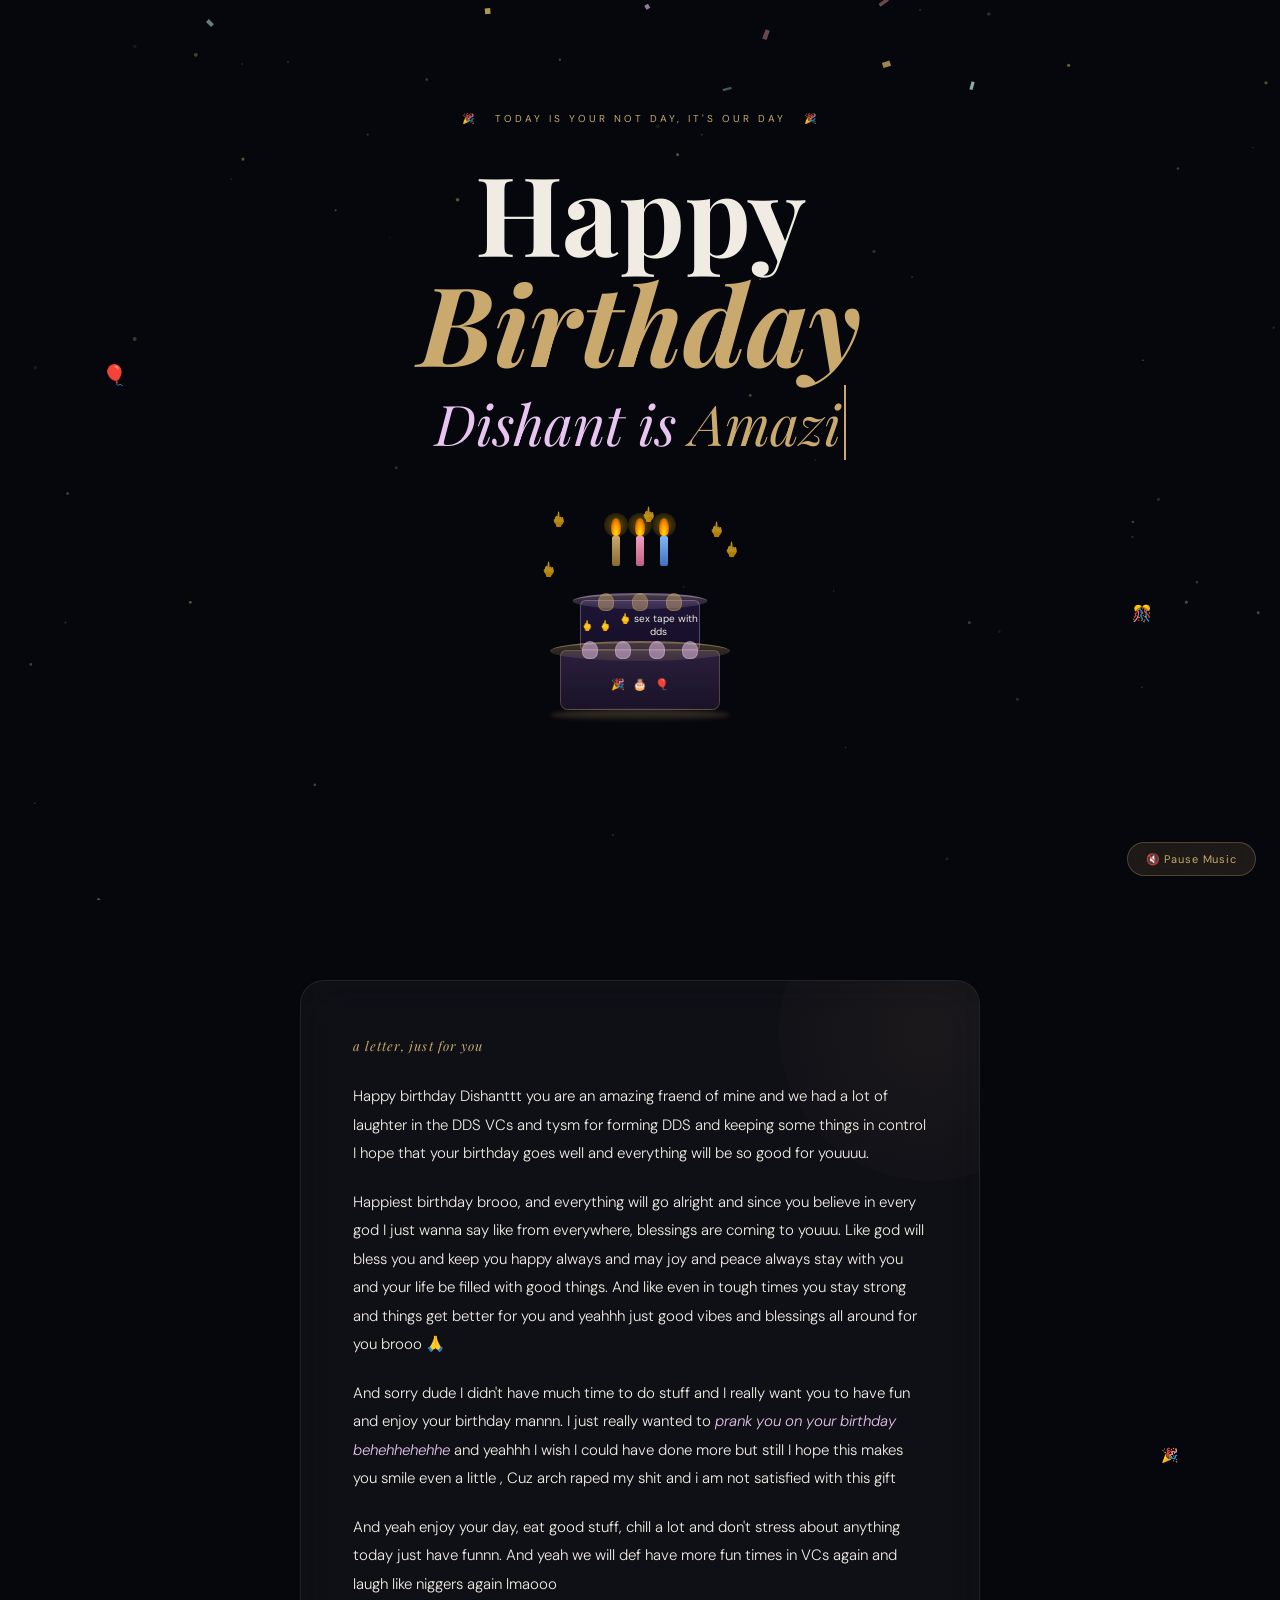
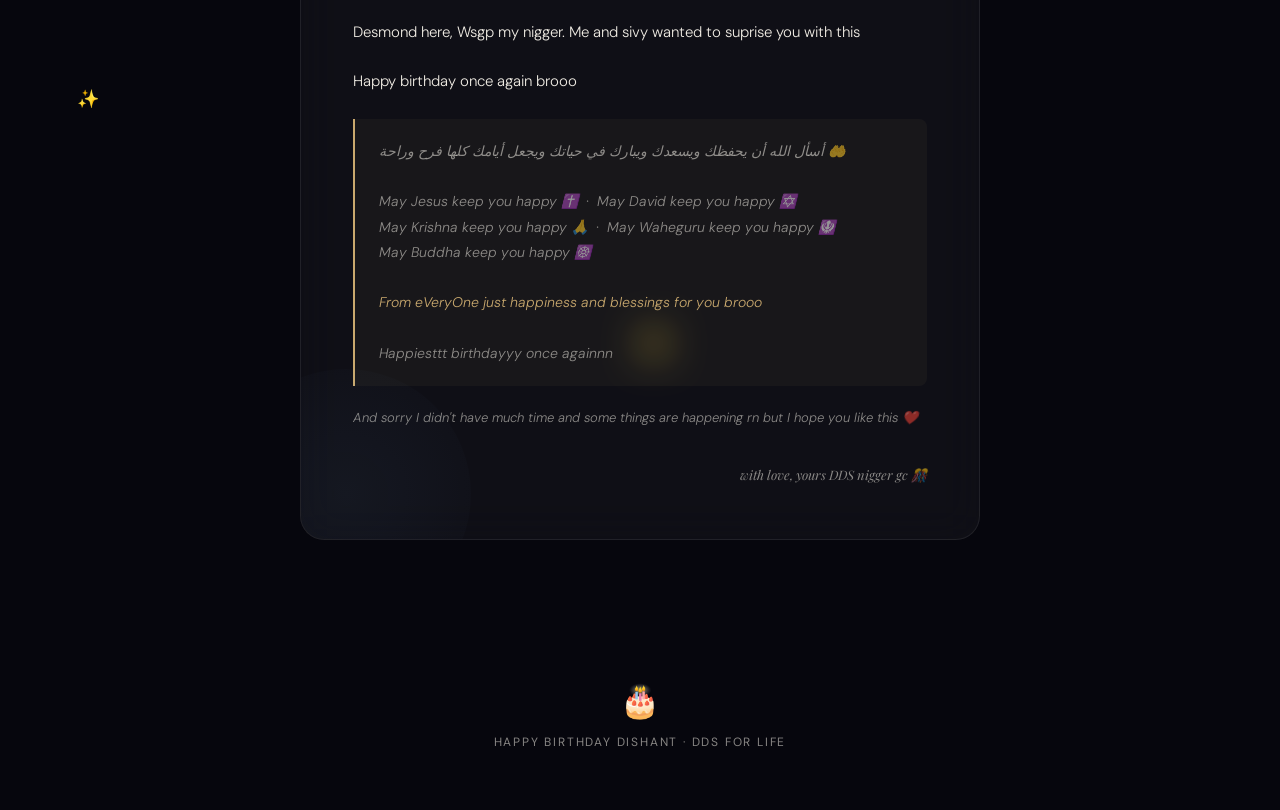
==== commit d517c7a0: "noo" ====
--- a/birthday.html
+++ b/birthday.html
@@ -125,10 +125,10 @@
           Happiest birthday brooo, and everything will go alright and since you believe in every god I just wanna say like from everywhere, blessings are coming to youuu. Like god will bless you and keep you happy always and may joy and peace always stay with you and your life be filled with good things. And like even in tough times you stay strong and things get better for you and yeahhh just good vibes and blessings all around for you brooo 🙏
         </p>
         <p>
-          And sorry dude I didn't have much time to do stuff and I really want you to have fun and enjoy your birthday mannn. I just really wanted to <span class="letter-highlight">prank you on your birthday behehhehehhe</span> and yeahhh I wish I could have done more but still I hope this makes you smile even a little 😄
+          And sorry dude I didn't have much time to do stuff and I really want you to have fun and enjoy your birthday mannn. I just really wanted to <span class="letter-highlight">prank you on your birthday behehhehehhe</span> and yeahhh I wish I could have done more but still I hope this makes you smile even a little , Cuz arch raped my shit and i am not satisfied with this gift
         </p>
         <p>
-          And yeah enjoy your day, eat good stuff, chill a lot and don't stress about anything today   just have funnn. And yeah we will def have more fun times in VCs again and laugh like idiots again lmaooo 😂
+          And yeah enjoy your day, eat good stuff, chill a lot and don't stress about anything today   just have funnn. And yeah we will def have more fun times in VCs again and laugh like niggers again lmaooo 
         </p>
         <p> Desmond here, Wsgp my nigger. Me and sivy wanted to suprise you with this</p>
         <p>
